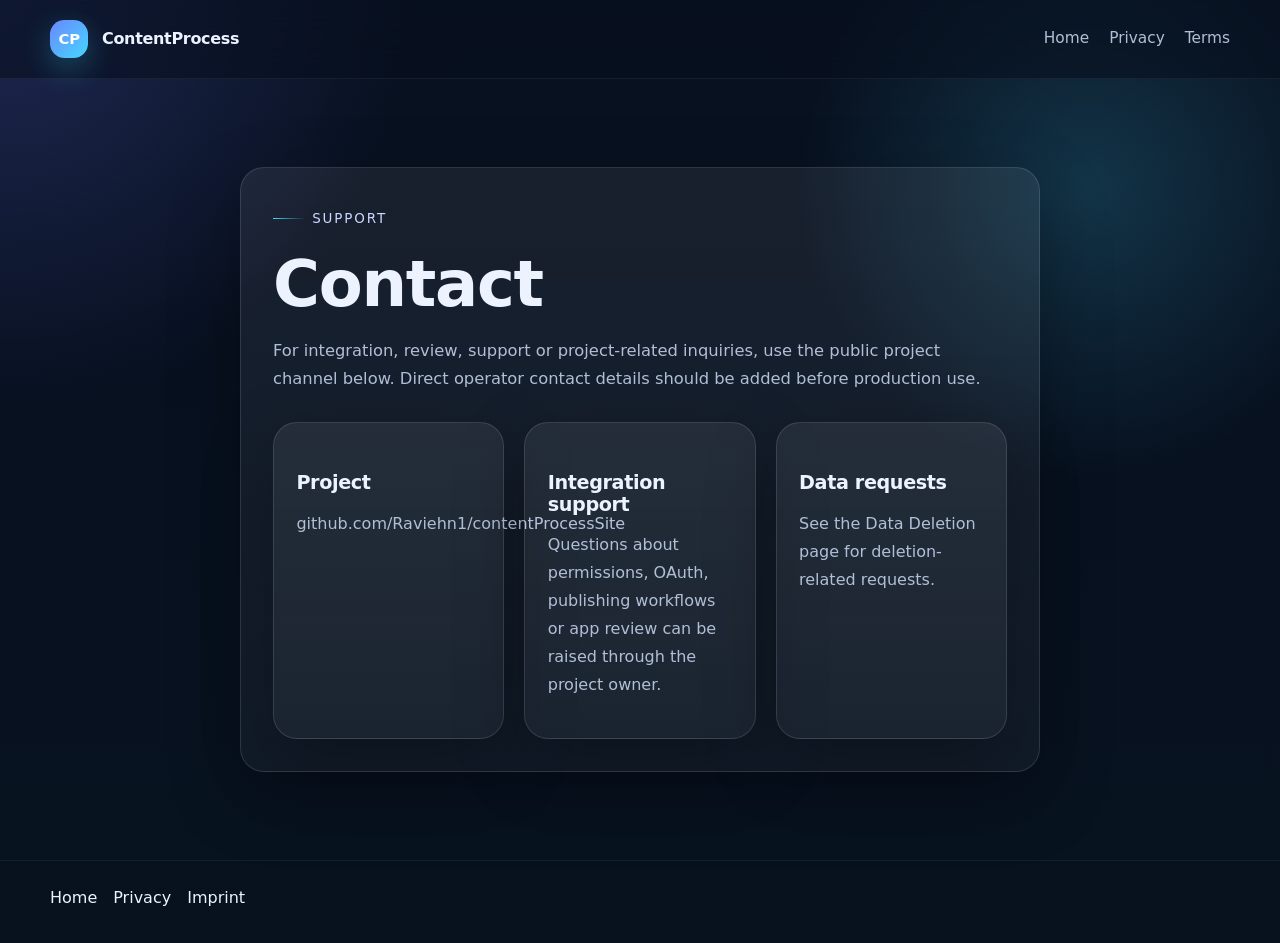
==== contact.html @ 0c973209 "Add legal, support and Pinterest integration pages" ====
<!DOCTYPE html><html lang="en"><head><meta charset="UTF-8"><meta name="viewport" content="width=device-width,initial-scale=1"><title>Contact — ContentProcess</title><link rel="icon" href="assets/img/favicon.svg" type="image/svg+xml"><link rel="stylesheet" href="assets/css/styles.css"></head><body><header class="topbar compact"><div class="container nav-wrap"><a href="index.html" class="brand"><span class="brand-mark">CP</span><span class="brand-text">ContentProcess</span></a><nav class="nav"><a href="index.html">Home</a><a href="privacy.html">Privacy</a><a href="terms.html">Terms</a></nav></div></header><main><section class="section"><div class="container narrow legal"><span class="eyebrow">Support</span><h1>Contact</h1><p class="legal-intro">For integration, review, support or project-related inquiries, use the public project channel below. Direct operator contact details should be added before production use.</p><div class="contact-grid"><article class="card"><h2>Project</h2><p><a href="https://github.com/Raviehn1/contentProcessSite">github.com/Raviehn1/contentProcessSite</a></p></article><article class="card"><h2>Integration support</h2><p>Questions about permissions, OAuth, publishing workflows or app review can be raised through the project owner.</p></article><article class="card"><h2>Data requests</h2><p>See the <a href="data-deletion.html">Data Deletion</a> page for deletion-related requests.</p></article></div></div></section></main><footer class="footer compact-footer"><div class="container footer-inline"><a href="index.html">Home</a><a href="privacy.html">Privacy</a><a href="imprint.html">Imprint</a></div></footer></body></html>
---- assets/css/styles.css ----
:root {
  --bg:#07101f;--surface:rgba(17,31,56,.72);--border:rgba(255,255,255,.12);--text:#ecf3ff;--muted:#b1bfd6;
  --accent:#6a87ff;--accent-2:#45d7ff;--accent-3:#b687ff;--shadow:0 24px 70px rgba(0,0,0,.28);--radius:24px;--max-width:1180px;
}
*{box-sizing:border-box}html{scroll-behavior:smooth}body{margin:0;font-family:Inter,ui-sans-serif,system-ui,-apple-system,BlinkMacSystemFont,"Segoe UI",sans-serif;color:var(--text);background:radial-gradient(circle at top left,rgba(109,121,255,.22),transparent 26%),radial-gradient(circle at 85% 20%,rgba(69,215,255,.18),transparent 22%),linear-gradient(180deg,#081120 0%,#07101f 34%,#081320 100%);line-height:1.65}img{max-width:100%;display:block}a{color:inherit;text-decoration:none}p,li{color:var(--muted)}h1,h2,h3{margin:0 0 .7rem;line-height:1.12;letter-spacing:-.02em}h1{font-size:clamp(2.6rem,5vw,4.8rem)}h2{font-size:clamp(2rem,3vw,3rem)}h3{font-size:1.15rem}.site-shell{min-height:100vh;position:relative;overflow:clip}.site-shell:before,.site-shell:after{content:"";position:fixed;width:420px;height:420px;border-radius:50%;filter:blur(110px);opacity:.22;pointer-events:none;z-index:-1}.site-shell:before{top:-80px;left:-120px;background:var(--accent-3)}.site-shell:after{right:-90px;bottom:8%;background:var(--accent-2)}.container{width:min(calc(100% - 2rem),var(--max-width));margin:0 auto}.narrow{width:min(calc(100% - 2rem),800px)}.section{padding:5.5rem 0}.section-gap{gap:4rem}.muted{background:linear-gradient(180deg,rgba(255,255,255,.02),rgba(255,255,255,.015))}.topbar{position:sticky;top:0;z-index:20;backdrop-filter:blur(18px);background:rgba(7,16,31,.6);border-bottom:1px solid rgba(255,255,255,.06)}.topbar.compact{position:relative}.nav-wrap{display:flex;align-items:center;justify-content:space-between;gap:1rem;min-height:78px}.brand{display:inline-flex;align-items:center;gap:.85rem;font-weight:700}.brand-mark{width:2.4rem;height:2.4rem;border-radius:.9rem;display:inline-grid;place-items:center;font-size:.92rem;background:linear-gradient(135deg,var(--accent),var(--accent-2));color:#fff;box-shadow:0 10px 30px rgba(69,215,255,.28)}.brand-text{letter-spacing:-.02em}.nav{display:flex;align-items:center;gap:1.25rem;flex-wrap:wrap}.nav a{color:var(--muted);font-size:.96rem}.nav a:hover,.footer a:hover{color:var(--text)}.button{display:inline-flex;align-items:center;justify-content:center;gap:.5rem;padding:.9rem 1.25rem;border-radius:999px;font-weight:600;border:1px solid transparent;transition:transform .2s ease,box-shadow .2s ease,border-color .2s ease,background .2s ease}.button:hover{transform:translateY(-1px)}.button.small{padding:.72rem 1.05rem}.button.primary{background:linear-gradient(135deg,var(--accent),var(--accent-2));color:#fff;box-shadow:0 18px 35px rgba(69,215,255,.2)}.button.secondary,.button.ghost{border-color:var(--border);background:rgba(255,255,255,.04)}.hero{padding-top:4.25rem}.hero-grid,.split{display:grid;grid-template-columns:1.05fr .95fr;align-items:center;gap:2.8rem}.split.reverse{grid-template-columns:.95fr 1.05fr}.hero-copy h1{max-width:13ch}.lead{font-size:1.08rem;max-width:62ch}.eyebrow{display:inline-flex;align-items:center;gap:.45rem;margin-bottom:1.15rem;color:#cbd8ff;font-size:.84rem;text-transform:uppercase;letter-spacing:.14em}.eyebrow:before{content:"";width:2rem;height:1px;background:linear-gradient(90deg,var(--accent-2),transparent)}.cta-row{display:flex;gap:1rem;flex-wrap:wrap;margin:1.7rem 0 1.5rem}.hero-points,.check-list{margin:0;padding:0;list-style:none;display:grid;gap:.8rem}.hero-points li,.check-list li{display:flex;gap:.75rem;align-items:flex-start}.hero-points li:before,.check-list li:before{content:"";width:.72rem;height:.72rem;margin-top:.4rem;border-radius:50%;background:linear-gradient(135deg,var(--accent-2),var(--accent));box-shadow:0 0 0 4px rgba(106,135,255,.12);flex:0 0 auto}.hero-art img,.media img{width:100%;border-radius:30px;border:1px solid rgba(255,255,255,.12);box-shadow:var(--shadow)}.cards{display:grid;gap:1.25rem;margin-top:2rem}.three-col{grid-template-columns:repeat(3,minmax(0,1fr))}.four-col{grid-template-columns:repeat(4,minmax(0,1fr))}.card,.metric,.legal,.link-card,.contact-grid .card{background:linear-gradient(180deg,rgba(255,255,255,.07),rgba(255,255,255,.04));border:1px solid var(--border);border-radius:var(--radius);box-shadow:var(--shadow)}.card,.link-card,.contact-grid .card{padding:1.4rem}.link-card{transition:transform .2s ease,border-color .2s ease}.link-card:hover{transform:translateY(-4px);border-color:rgba(69,215,255,.45)}.feature-list{display:grid;gap:1.2rem;margin-top:1.7rem}.feature-list>div{padding:1.1rem 1.15rem;background:rgba(255,255,255,.035);border:1px solid var(--border);border-radius:16px}.accent-band{background:linear-gradient(135deg,rgba(106,135,255,.08),rgba(69,215,255,.08));border-top:1px solid rgba(255,255,255,.06);border-bottom:1px solid rgba(255,255,255,.06)}.metric-grid{display:grid;gap:1.25rem;grid-template-columns:repeat(3,minmax(0,1fr))}.metric{padding:1.45rem}.metric strong{display:block;margin-bottom:.4rem;font-size:1.4rem;color:#fff}.legal-page .section{padding-top:4rem}.legal{padding:2rem;line-height:1.75}.legal h2{font-size:1.2rem;margin-top:1.7rem;margin-bottom:.55rem}.legal ul{padding-left:1.25rem}.legal-intro{font-size:1.02rem}.updated{margin-top:2rem;font-size:.95rem;color:#d2defa}.contact-grid{display:grid;gap:1.25rem;grid-template-columns:repeat(3,minmax(0,1fr));margin-top:1.75rem}.footer{padding:2rem 0 2.8rem;border-top:1px solid rgba(255,255,255,.06);background:rgba(0,0,0,.08)}.footer-grid{display:grid;gap:2rem;grid-template-columns:1.2fr .8fr 1fr}.footer-brand{margin-bottom:.9rem}.footer-copy,.footer-note{max-width:40ch}.footer h3{margin-bottom:.75rem;font-size:1rem}.footer ul{list-style:none;margin:0;padding:0;display:grid;gap:.5rem}.footer-inline{display:flex;gap:1rem;flex-wrap:wrap}.compact-footer{padding:1.5rem 0 2rem}.reveal{opacity:0;transform:translateY(18px);transition:opacity .7s ease,transform .7s ease}.reveal.visible{opacity:1;transform:translateY(0)}.delay-1{transition-delay:.08s}.delay-2{transition-delay:.16s}.delay-3{transition-delay:.24s}@media(max-width:1024px){.hero-grid,.split,.split.reverse,.three-col,.four-col,.metric-grid,.contact-grid,.footer-grid{grid-template-columns:1fr}.nav{display:none}.hero-copy h1{max-width:none}}@media(max-width:640px){.section{padding:4rem 0}.nav-wrap{min-height:72px}.button{width:100%}.cta-row{flex-direction:column}.legal{padding:1.4rem}}
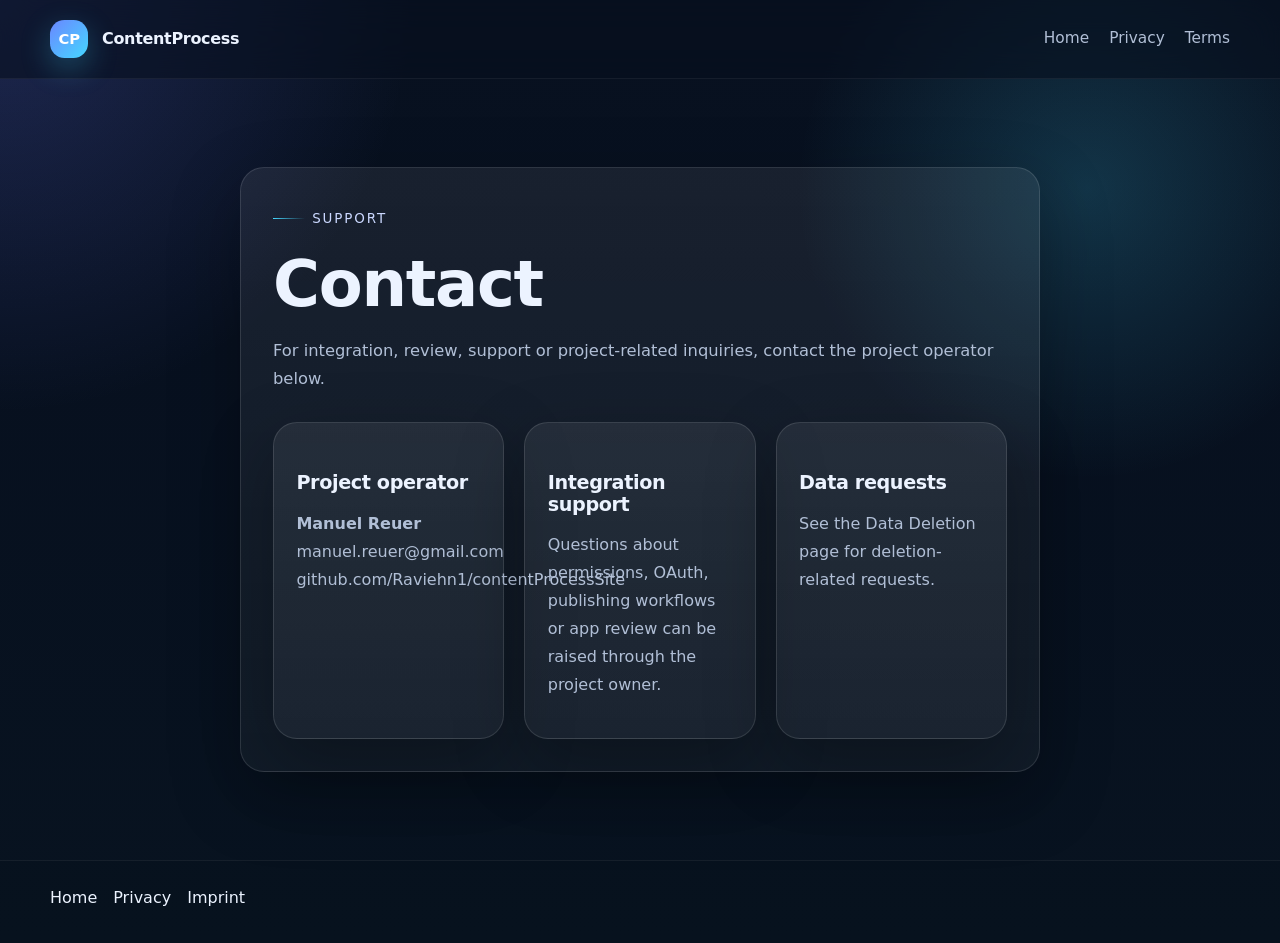
==== commit 3ecaccbd: "Add operator name and contact email" ====
--- a/contact.html
+++ b/contact.html
@@ -1 +1 @@
-<!DOCTYPE html><html lang="en"><head><meta charset="UTF-8"><meta name="viewport" content="width=device-width,initial-scale=1"><title>Contact — ContentProcess</title><link rel="icon" href="assets/img/favicon.svg" type="image/svg+xml"><link rel="stylesheet" href="assets/css/styles.css"></head><body><header class="topbar compact"><div class="container nav-wrap"><a href="index.html" class="brand"><span class="brand-mark">CP</span><span class="brand-text">ContentProcess</span></a><nav class="nav"><a href="index.html">Home</a><a href="privacy.html">Privacy</a><a href="terms.html">Terms</a></nav></div></header><main><section class="section"><div class="container narrow legal"><span class="eyebrow">Support</span><h1>Contact</h1><p class="legal-intro">For integration, review, support or project-related inquiries, use the public project channel below. Direct operator contact details should be added before production use.</p><div class="contact-grid"><article class="card"><h2>Project</h2><p><a href="https://github.com/Raviehn1/contentProcessSite">github.com/Raviehn1/contentProcessSite</a></p></article><article class="card"><h2>Integration support</h2><p>Questions about permissions, OAuth, publishing workflows or app review can be raised through the project owner.</p></article><article class="card"><h2>Data requests</h2><p>See the <a href="data-deletion.html">Data Deletion</a> page for deletion-related requests.</p></article></div></div></section></main><footer class="footer compact-footer"><div class="container footer-inline"><a href="index.html">Home</a><a href="privacy.html">Privacy</a><a href="imprint.html">Imprint</a></div></footer></body></html>+<!DOCTYPE html><html lang="en"><head><meta charset="UTF-8"><meta name="viewport" content="width=device-width,initial-scale=1"><title>Contact — ContentProcess</title><link rel="icon" href="assets/img/favicon.svg" type="image/svg+xml"><link rel="stylesheet" href="assets/css/styles.css"></head><body><header class="topbar compact"><div class="container nav-wrap"><a href="index.html" class="brand"><span class="brand-mark">CP</span><span class="brand-text">ContentProcess</span></a><nav class="nav"><a href="index.html">Home</a><a href="privacy.html">Privacy</a><a href="terms.html">Terms</a></nav></div></header><main><section class="section"><div class="container narrow legal"><span class="eyebrow">Support</span><h1>Contact</h1><p class="legal-intro">For integration, review, support or project-related inquiries, contact the project operator below.</p><div class="contact-grid"><article class="card"><h2>Project operator</h2><p><strong>Manuel Reuer</strong><br><a href="mailto:manuel.reuer@gmail.com">manuel.reuer@gmail.com</a><br><a href="https://github.com/Raviehn1/contentProcessSite">github.com/Raviehn1/contentProcessSite</a></p></article><article class="card"><h2>Integration support</h2><p>Questions about permissions, OAuth, publishing workflows or app review can be raised through the project owner.</p></article><article class="card"><h2>Data requests</h2><p>See the <a href="data-deletion.html">Data Deletion</a> page for deletion-related requests.</p></article></div></div></section></main><footer class="footer compact-footer"><div class="container footer-inline"><a href="index.html">Home</a><a href="privacy.html">Privacy</a><a href="imprint.html">Imprint</a></div></footer></body></html>
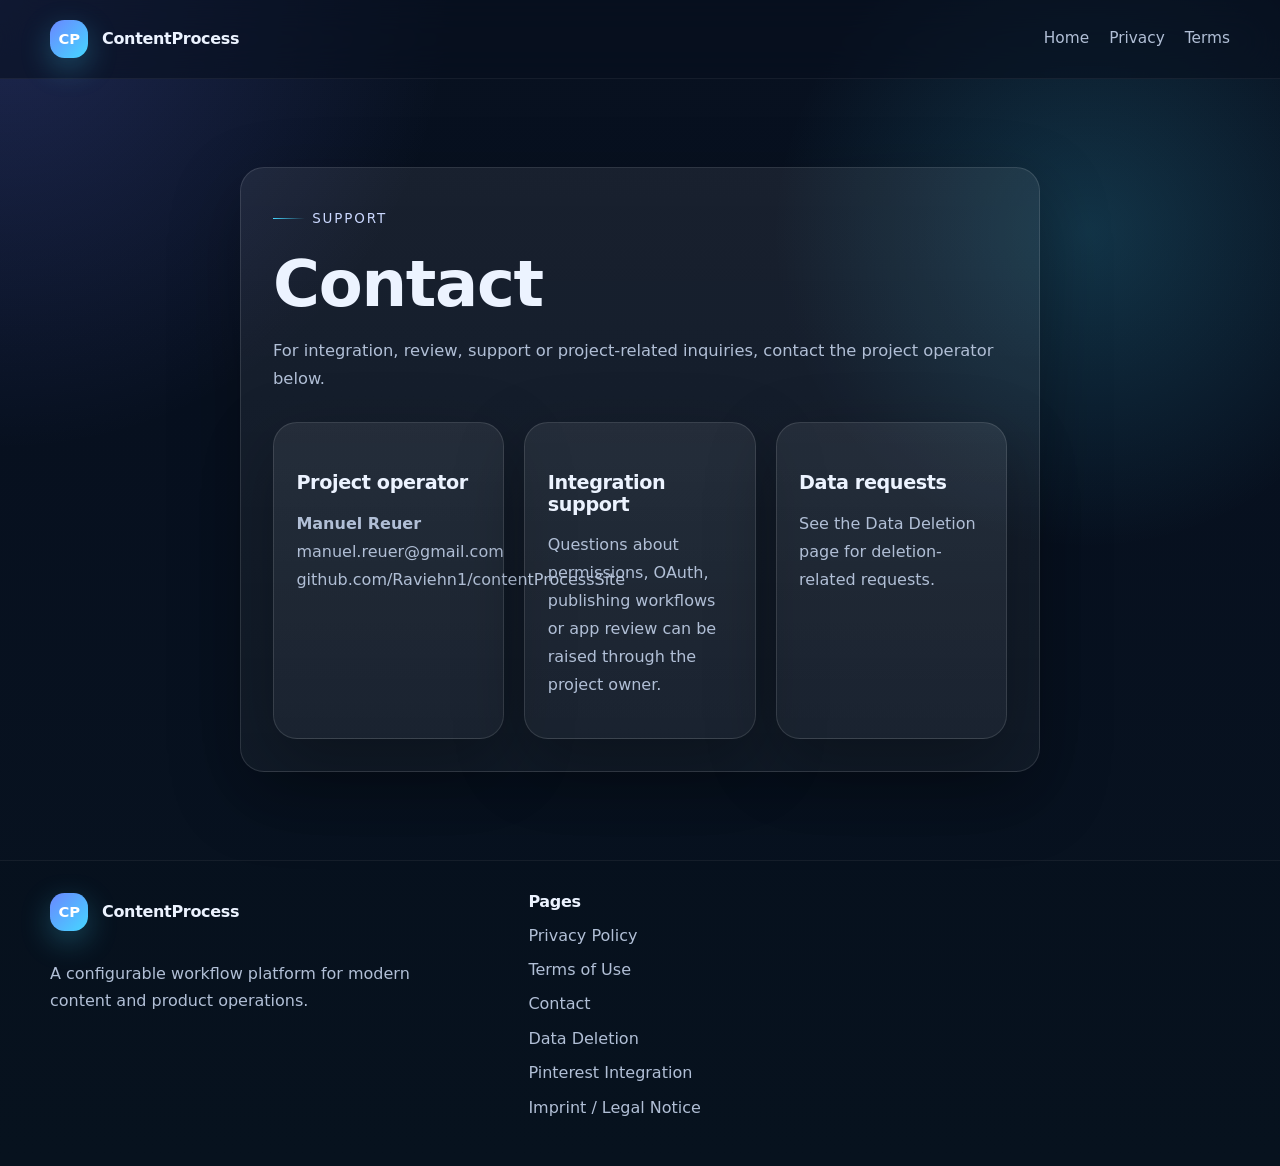
==== commit 09104d3d: "Use main footer on all subpages" ====
--- a/contact.html
+++ b/contact.html
@@ -1 +1 @@
-<!DOCTYPE html><html lang="en"><head><meta charset="UTF-8"><meta name="viewport" content="width=device-width,initial-scale=1"><title>Contact — ContentProcess</title><link rel="icon" href="assets/img/favicon.svg" type="image/svg+xml"><link rel="stylesheet" href="assets/css/styles.css"></head><body><header class="topbar compact"><div class="container nav-wrap"><a href="index.html" class="brand"><span class="brand-mark">CP</span><span class="brand-text">ContentProcess</span></a><nav class="nav"><a href="index.html">Home</a><a href="privacy.html">Privacy</a><a href="terms.html">Terms</a></nav></div></header><main><section class="section"><div class="container narrow legal"><span class="eyebrow">Support</span><h1>Contact</h1><p class="legal-intro">For integration, review, support or project-related inquiries, contact the project operator below.</p><div class="contact-grid"><article class="card"><h2>Project operator</h2><p><strong>Manuel Reuer</strong><br><a href="mailto:manuel.reuer@gmail.com">manuel.reuer@gmail.com</a><br><a href="https://github.com/Raviehn1/contentProcessSite">github.com/Raviehn1/contentProcessSite</a></p></article><article class="card"><h2>Integration support</h2><p>Questions about permissions, OAuth, publishing workflows or app review can be raised through the project owner.</p></article><article class="card"><h2>Data requests</h2><p>See the <a href="data-deletion.html">Data Deletion</a> page for deletion-related requests.</p></article></div></div></section></main><footer class="footer compact-footer"><div class="container footer-inline"><a href="index.html">Home</a><a href="privacy.html">Privacy</a><a href="imprint.html">Imprint</a></div></footer></body></html>+<!DOCTYPE html><html lang="en"><head><meta charset="UTF-8"><meta name="viewport" content="width=device-width,initial-scale=1"><title>Contact — ContentProcess</title><link rel="icon" href="assets/img/favicon.svg" type="image/svg+xml"><link rel="stylesheet" href="assets/css/styles.css"></head><body><header class="topbar compact"><div class="container nav-wrap"><a href="index.html" class="brand"><span class="brand-mark">CP</span><span class="brand-text">ContentProcess</span></a><nav class="nav"><a href="index.html">Home</a><a href="privacy.html">Privacy</a><a href="terms.html">Terms</a></nav></div></header><main><section class="section"><div class="container narrow legal"><span class="eyebrow">Support</span><h1>Contact</h1><p class="legal-intro">For integration, review, support or project-related inquiries, contact the project operator below.</p><div class="contact-grid"><article class="card"><h2>Project operator</h2><p><strong>Manuel Reuer</strong><br><a href="mailto:manuel.reuer@gmail.com">manuel.reuer@gmail.com</a><br><a href="https://github.com/Raviehn1/contentProcessSite">github.com/Raviehn1/contentProcessSite</a></p></article><article class="card"><h2>Integration support</h2><p>Questions about permissions, OAuth, publishing workflows or app review can be raised through the project owner.</p></article><article class="card"><h2>Data requests</h2><p>See the <a href="data-deletion.html">Data Deletion</a> page for deletion-related requests.</p></article></div></div></section></main><footer class="footer"><div class="container footer-grid"><div><a href="index.html" class="brand footer-brand"><span class="brand-mark">CP</span><span class="brand-text">ContentProcess</span></a><p class="footer-copy">A configurable workflow platform for modern content and product operations.</p></div><div><h3>Pages</h3><ul><li><a href="privacy.html">Privacy Policy</a></li><li><a href="terms.html">Terms of Use</a></li><li><a href="contact.html">Contact</a></li><li><a href="data-deletion.html">Data Deletion</a></li><li><a href="pinterest.html">Pinterest Integration</a></li><li><a href="imprint.html">Imprint / Legal Notice</a></li></ul></div></div></footer></body></html>
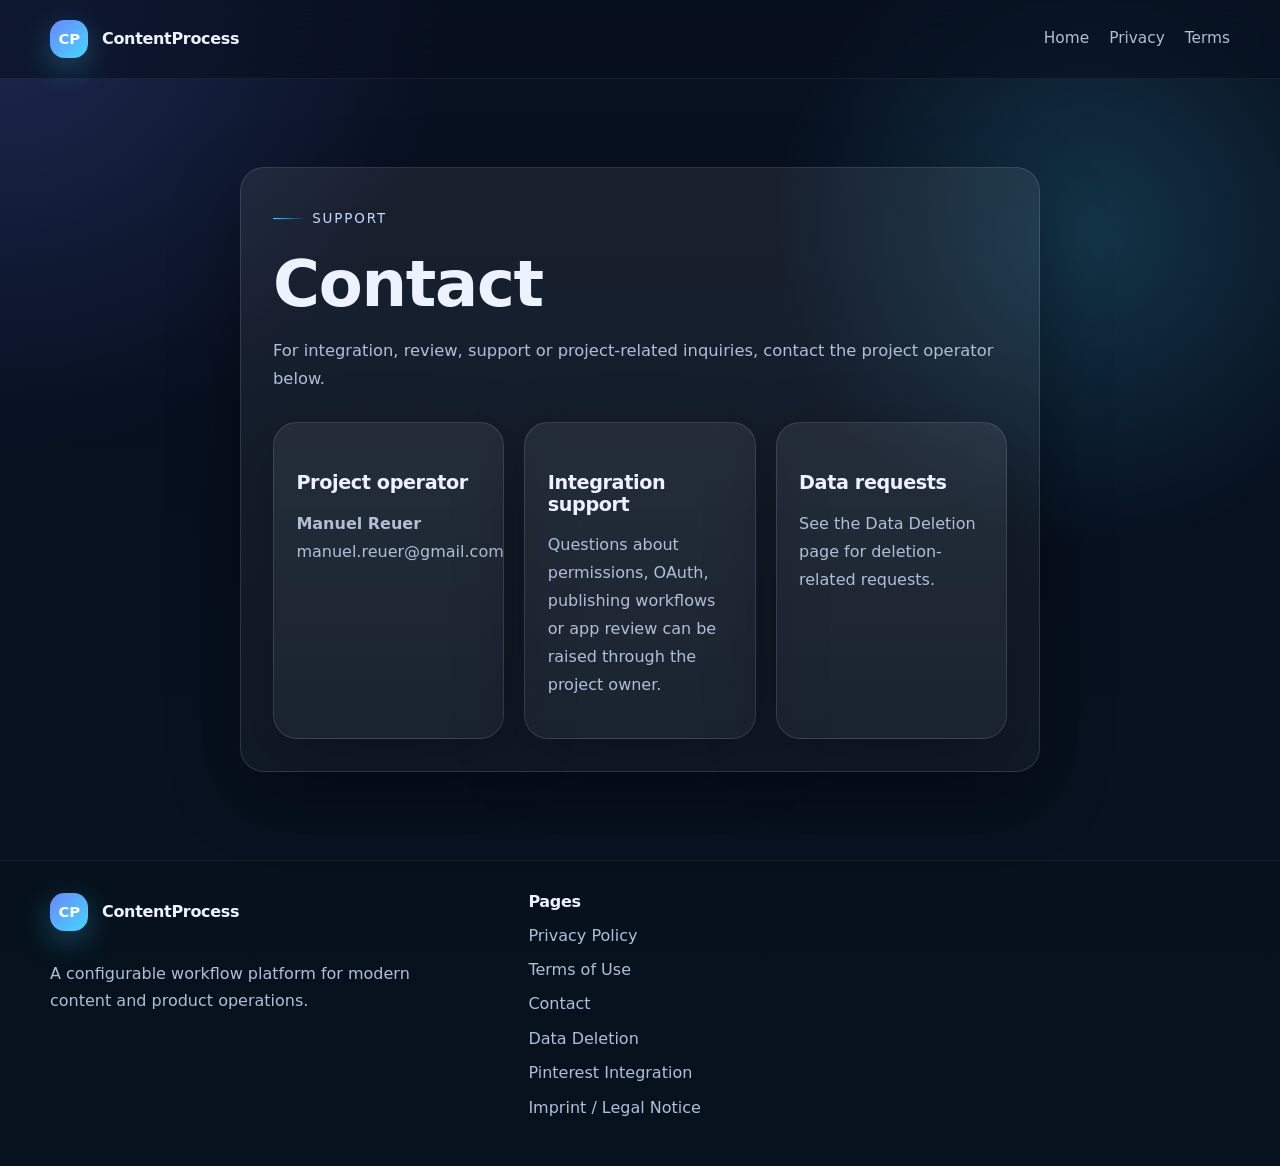
==== commit 55eacb81: "Remove GitHub link from contact page" ====
--- a/contact.html
+++ b/contact.html
@@ -1 +1 @@
-<!DOCTYPE html><html lang="en"><head><meta charset="UTF-8"><meta name="viewport" content="width=device-width,initial-scale=1"><title>Contact — ContentProcess</title><link rel="icon" href="assets/img/favicon.svg" type="image/svg+xml"><link rel="stylesheet" href="assets/css/styles.css"></head><body><header class="topbar compact"><div class="container nav-wrap"><a href="index.html" class="brand"><span class="brand-mark">CP</span><span class="brand-text">ContentProcess</span></a><nav class="nav"><a href="index.html">Home</a><a href="privacy.html">Privacy</a><a href="terms.html">Terms</a></nav></div></header><main><section class="section"><div class="container narrow legal"><span class="eyebrow">Support</span><h1>Contact</h1><p class="legal-intro">For integration, review, support or project-related inquiries, contact the project operator below.</p><div class="contact-grid"><article class="card"><h2>Project operator</h2><p><strong>Manuel Reuer</strong><br><a href="mailto:manuel.reuer@gmail.com">manuel.reuer@gmail.com</a><br><a href="https://github.com/Raviehn1/contentProcessSite">github.com/Raviehn1/contentProcessSite</a></p></article><article class="card"><h2>Integration support</h2><p>Questions about permissions, OAuth, publishing workflows or app review can be raised through the project owner.</p></article><article class="card"><h2>Data requests</h2><p>See the <a href="data-deletion.html">Data Deletion</a> page for deletion-related requests.</p></article></div></div></section></main><footer class="footer"><div class="container footer-grid"><div><a href="index.html" class="brand footer-brand"><span class="brand-mark">CP</span><span class="brand-text">ContentProcess</span></a><p class="footer-copy">A configurable workflow platform for modern content and product operations.</p></div><div><h3>Pages</h3><ul><li><a href="privacy.html">Privacy Policy</a></li><li><a href="terms.html">Terms of Use</a></li><li><a href="contact.html">Contact</a></li><li><a href="data-deletion.html">Data Deletion</a></li><li><a href="pinterest.html">Pinterest Integration</a></li><li><a href="imprint.html">Imprint / Legal Notice</a></li></ul></div></div></footer></body></html>+<!DOCTYPE html><html lang="en"><head><meta charset="UTF-8"><meta name="viewport" content="width=device-width,initial-scale=1"><title>Contact — ContentProcess</title><link rel="icon" href="assets/img/favicon.svg" type="image/svg+xml"><link rel="stylesheet" href="assets/css/styles.css"></head><body><header class="topbar compact"><div class="container nav-wrap"><a href="index.html" class="brand"><span class="brand-mark">CP</span><span class="brand-text">ContentProcess</span></a><nav class="nav"><a href="index.html">Home</a><a href="privacy.html">Privacy</a><a href="terms.html">Terms</a></nav></div></header><main><section class="section"><div class="container narrow legal"><span class="eyebrow">Support</span><h1>Contact</h1><p class="legal-intro">For integration, review, support or project-related inquiries, contact the project operator below.</p><div class="contact-grid"><article class="card"><h2>Project operator</h2><p><strong>Manuel Reuer</strong><br><a href="mailto:manuel.reuer@gmail.com">manuel.reuer@gmail.com</a></p></article><article class="card"><h2>Integration support</h2><p>Questions about permissions, OAuth, publishing workflows or app review can be raised through the project owner.</p></article><article class="card"><h2>Data requests</h2><p>See the <a href="data-deletion.html">Data Deletion</a> page for deletion-related requests.</p></article></div></div></section></main><footer class="footer"><div class="container footer-grid"><div><a href="index.html" class="brand footer-brand"><span class="brand-mark">CP</span><span class="brand-text">ContentProcess</span></a><p class="footer-copy">A configurable workflow platform for modern content and product operations.</p></div><div><h3>Pages</h3><ul><li><a href="privacy.html">Privacy Policy</a></li><li><a href="terms.html">Terms of Use</a></li><li><a href="contact.html">Contact</a></li><li><a href="data-deletion.html">Data Deletion</a></li><li><a href="pinterest.html">Pinterest Integration</a></li><li><a href="imprint.html">Imprint / Legal Notice</a></li></ul></div></div></footer></body></html>
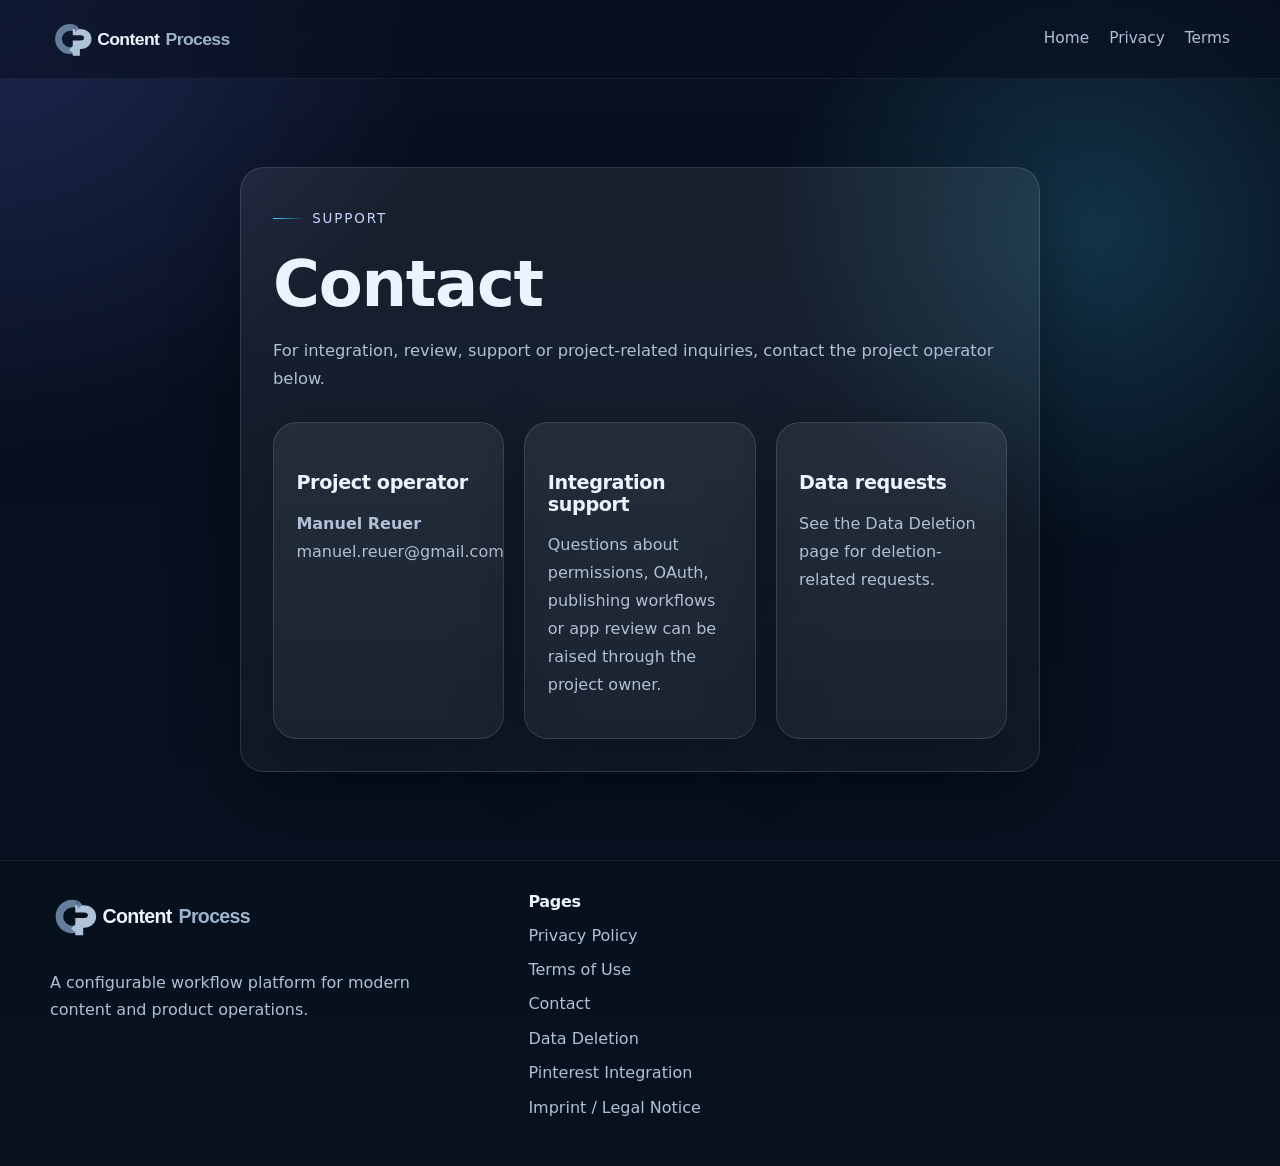
==== commit a2b3d323: "Use Content Process logo v3 across site" ====
--- a/contact.html
+++ b/contact.html
@@ -1 +1 @@
-<!DOCTYPE html><html lang="en"><head><meta charset="UTF-8"><meta name="viewport" content="width=device-width,initial-scale=1"><title>Contact — ContentProcess</title><link rel="icon" href="assets/img/favicon.svg" type="image/svg+xml"><link rel="stylesheet" href="assets/css/styles.css"></head><body><header class="topbar compact"><div class="container nav-wrap"><a href="index.html" class="brand"><span class="brand-mark">CP</span><span class="brand-text">ContentProcess</span></a><nav class="nav"><a href="index.html">Home</a><a href="privacy.html">Privacy</a><a href="terms.html">Terms</a></nav></div></header><main><section class="section"><div class="container narrow legal"><span class="eyebrow">Support</span><h1>Contact</h1><p class="legal-intro">For integration, review, support or project-related inquiries, contact the project operator below.</p><div class="contact-grid"><article class="card"><h2>Project operator</h2><p><strong>Manuel Reuer</strong><br><a href="mailto:manuel.reuer@gmail.com">manuel.reuer@gmail.com</a></p></article><article class="card"><h2>Integration support</h2><p>Questions about permissions, OAuth, publishing workflows or app review can be raised through the project owner.</p></article><article class="card"><h2>Data requests</h2><p>See the <a href="data-deletion.html">Data Deletion</a> page for deletion-related requests.</p></article></div></div></section></main><footer class="footer"><div class="container footer-grid"><div><a href="index.html" class="brand footer-brand"><span class="brand-mark">CP</span><span class="brand-text">ContentProcess</span></a><p class="footer-copy">A configurable workflow platform for modern content and product operations.</p></div><div><h3>Pages</h3><ul><li><a href="privacy.html">Privacy Policy</a></li><li><a href="terms.html">Terms of Use</a></li><li><a href="contact.html">Contact</a></li><li><a href="data-deletion.html">Data Deletion</a></li><li><a href="pinterest.html">Pinterest Integration</a></li><li><a href="imprint.html">Imprint / Legal Notice</a></li></ul></div></div></footer></body></html>+<!DOCTYPE html><html lang="en"><head><meta charset="UTF-8"><meta name="viewport" content="width=device-width,initial-scale=1"><title>Contact — Content Process</title><link rel="icon" href="assets/img/favicon.svg" type="image/svg+xml"><link rel="stylesheet" href="assets/css/styles.css"></head><body><header class="topbar compact"><div class="container nav-wrap"><a href="index.html" class="brand" aria-label="Content Process home"><img class="brand-logo" src="assets/img/content-process-logo-v3.svg" alt="Content Process"></a><nav class="nav"><a href="index.html">Home</a><a href="privacy.html">Privacy</a><a href="terms.html">Terms</a></nav></div></header><main><section class="section"><div class="container narrow legal"><span class="eyebrow">Support</span><h1>Contact</h1><p class="legal-intro">For integration, review, support or project-related inquiries, contact the project operator below.</p><div class="contact-grid"><article class="card"><h2>Project operator</h2><p><strong>Manuel Reuer</strong><br><a href="mailto:manuel.reuer@gmail.com">manuel.reuer@gmail.com</a></p></article><article class="card"><h2>Integration support</h2><p>Questions about permissions, OAuth, publishing workflows or app review can be raised through the project owner.</p></article><article class="card"><h2>Data requests</h2><p>See the <a href="data-deletion.html">Data Deletion</a> page for deletion-related requests.</p></article></div></div></section></main><footer class="footer"><div class="container footer-grid"><div><a href="index.html" class="brand footer-brand" aria-label="Content Process home"><img class="brand-logo" src="assets/img/content-process-logo-v3.svg" alt="Content Process"></a><p class="footer-copy">A configurable workflow platform for modern content and product operations.</p></div><div><h3>Pages</h3><ul><li><a href="privacy.html">Privacy Policy</a></li><li><a href="terms.html">Terms of Use</a></li><li><a href="contact.html">Contact</a></li><li><a href="data-deletion.html">Data Deletion</a></li><li><a href="pinterest.html">Pinterest Integration</a></li><li><a href="imprint.html">Imprint / Legal Notice</a></li></ul></div></div></footer></body></html>
--- a/assets/css/styles.css
+++ b/assets/css/styles.css
@@ -2,4 +2,4 @@
   --bg:#07101f;--surface:rgba(17,31,56,.72);--border:rgba(255,255,255,.12);--text:#ecf3ff;--muted:#b1bfd6;
   --accent:#6a87ff;--accent-2:#45d7ff;--accent-3:#b687ff;--shadow:0 24px 70px rgba(0,0,0,.28);--radius:24px;--max-width:1180px;
 }
-*{box-sizing:border-box}html{scroll-behavior:smooth}body{margin:0;font-family:Inter,ui-sans-serif,system-ui,-apple-system,BlinkMacSystemFont,"Segoe UI",sans-serif;color:var(--text);background:radial-gradient(circle at top left,rgba(109,121,255,.22),transparent 26%),radial-gradient(circle at 85% 20%,rgba(69,215,255,.18),transparent 22%),linear-gradient(180deg,#081120 0%,#07101f 34%,#081320 100%);line-height:1.65}img{max-width:100%;display:block}a{color:inherit;text-decoration:none}p,li{color:var(--muted)}h1,h2,h3{margin:0 0 .7rem;line-height:1.12;letter-spacing:-.02em}h1{font-size:clamp(2.6rem,5vw,4.8rem)}h2{font-size:clamp(2rem,3vw,3rem)}h3{font-size:1.15rem}.site-shell{min-height:100vh;position:relative;overflow:clip}.site-shell:before,.site-shell:after{content:"";position:fixed;width:420px;height:420px;border-radius:50%;filter:blur(110px);opacity:.22;pointer-events:none;z-index:-1}.site-shell:before{top:-80px;left:-120px;background:var(--accent-3)}.site-shell:after{right:-90px;bottom:8%;background:var(--accent-2)}.container{width:min(calc(100% - 2rem),var(--max-width));margin:0 auto}.narrow{width:min(calc(100% - 2rem),800px)}.section{padding:5.5rem 0}.section-gap{gap:4rem}.muted{background:linear-gradient(180deg,rgba(255,255,255,.02),rgba(255,255,255,.015))}.topbar{position:sticky;top:0;z-index:20;backdrop-filter:blur(18px);background:rgba(7,16,31,.6);border-bottom:1px solid rgba(255,255,255,.06)}.topbar.compact{position:relative}.nav-wrap{display:flex;align-items:center;justify-content:space-between;gap:1rem;min-height:78px}.brand{display:inline-flex;align-items:center;gap:.85rem;font-weight:700}.brand-mark{width:2.4rem;height:2.4rem;border-radius:.9rem;display:inline-grid;place-items:center;font-size:.92rem;background:linear-gradient(135deg,var(--accent),var(--accent-2));color:#fff;box-shadow:0 10px 30px rgba(69,215,255,.28)}.brand-text{letter-spacing:-.02em}.nav{display:flex;align-items:center;gap:1.25rem;flex-wrap:wrap}.nav a{color:var(--muted);font-size:.96rem}.nav a:hover,.footer a:hover{color:var(--text)}.button{display:inline-flex;align-items:center;justify-content:center;gap:.5rem;padding:.9rem 1.25rem;border-radius:999px;font-weight:600;border:1px solid transparent;transition:transform .2s ease,box-shadow .2s ease,border-color .2s ease,background .2s ease}.button:hover{transform:translateY(-1px)}.button.small{padding:.72rem 1.05rem}.button.primary{background:linear-gradient(135deg,var(--accent),var(--accent-2));color:#fff;box-shadow:0 18px 35px rgba(69,215,255,.2)}.button.secondary,.button.ghost{border-color:var(--border);background:rgba(255,255,255,.04)}.hero{padding-top:4.25rem}.hero-grid,.split{display:grid;grid-template-columns:1.05fr .95fr;align-items:center;gap:2.8rem}.split.reverse{grid-template-columns:.95fr 1.05fr}.hero-copy h1{max-width:13ch}.lead{font-size:1.08rem;max-width:62ch}.eyebrow{display:inline-flex;align-items:center;gap:.45rem;margin-bottom:1.15rem;color:#cbd8ff;font-size:.84rem;text-transform:uppercase;letter-spacing:.14em}.eyebrow:before{content:"";width:2rem;height:1px;background:linear-gradient(90deg,var(--accent-2),transparent)}.cta-row{display:flex;gap:1rem;flex-wrap:wrap;margin:1.7rem 0 1.5rem}.hero-points,.check-list{margin:0;padding:0;list-style:none;display:grid;gap:.8rem}.hero-points li,.check-list li{display:flex;gap:.75rem;align-items:flex-start}.hero-points li:before,.check-list li:before{content:"";width:.72rem;height:.72rem;margin-top:.4rem;border-radius:50%;background:linear-gradient(135deg,var(--accent-2),var(--accent));box-shadow:0 0 0 4px rgba(106,135,255,.12);flex:0 0 auto}.hero-art img,.media img{width:100%;border-radius:30px;border:1px solid rgba(255,255,255,.12);box-shadow:var(--shadow)}.cards{display:grid;gap:1.25rem;margin-top:2rem}.three-col{grid-template-columns:repeat(3,minmax(0,1fr))}.four-col{grid-template-columns:repeat(4,minmax(0,1fr))}.card,.metric,.legal,.link-card,.contact-grid .card{background:linear-gradient(180deg,rgba(255,255,255,.07),rgba(255,255,255,.04));border:1px solid var(--border);border-radius:var(--radius);box-shadow:var(--shadow)}.card,.link-card,.contact-grid .card{padding:1.4rem}.link-card{transition:transform .2s ease,border-color .2s ease}.link-card:hover{transform:translateY(-4px);border-color:rgba(69,215,255,.45)}.feature-list{display:grid;gap:1.2rem;margin-top:1.7rem}.feature-list>div{padding:1.1rem 1.15rem;background:rgba(255,255,255,.035);border:1px solid var(--border);border-radius:16px}.accent-band{background:linear-gradient(135deg,rgba(106,135,255,.08),rgba(69,215,255,.08));border-top:1px solid rgba(255,255,255,.06);border-bottom:1px solid rgba(255,255,255,.06)}.metric-grid{display:grid;gap:1.25rem;grid-template-columns:repeat(3,minmax(0,1fr))}.metric{padding:1.45rem}.metric strong{display:block;margin-bottom:.4rem;font-size:1.4rem;color:#fff}.legal-page .section{padding-top:4rem}.legal{padding:2rem;line-height:1.75}.legal h2{font-size:1.2rem;margin-top:1.7rem;margin-bottom:.55rem}.legal ul{padding-left:1.25rem}.legal-intro{font-size:1.02rem}.updated{margin-top:2rem;font-size:.95rem;color:#d2defa}.contact-grid{display:grid;gap:1.25rem;grid-template-columns:repeat(3,minmax(0,1fr));margin-top:1.75rem}.footer{padding:2rem 0 2.8rem;border-top:1px solid rgba(255,255,255,.06);background:rgba(0,0,0,.08)}.footer-grid{display:grid;gap:2rem;grid-template-columns:1.2fr .8fr 1fr}.footer-brand{margin-bottom:.9rem}.footer-copy,.footer-note{max-width:40ch}.footer h3{margin-bottom:.75rem;font-size:1rem}.footer ul{list-style:none;margin:0;padding:0;display:grid;gap:.5rem}.footer-inline{display:flex;gap:1rem;flex-wrap:wrap}.compact-footer{padding:1.5rem 0 2rem}.reveal{opacity:0;transform:translateY(18px);transition:opacity .7s ease,transform .7s ease}.reveal.visible{opacity:1;transform:translateY(0)}.delay-1{transition-delay:.08s}.delay-2{transition-delay:.16s}.delay-3{transition-delay:.24s}@media(max-width:1024px){.hero-grid,.split,.split.reverse,.three-col,.four-col,.metric-grid,.contact-grid,.footer-grid{grid-template-columns:1fr}.nav{display:none}.hero-copy h1{max-width:none}}@media(max-width:640px){.section{padding:4rem 0}.nav-wrap{min-height:72px}.button{width:100%}.cta-row{flex-direction:column}.legal{padding:1.4rem}}+*{box-sizing:border-box}html{scroll-behavior:smooth}body{margin:0;font-family:Inter,ui-sans-serif,system-ui,-apple-system,BlinkMacSystemFont,"Segoe UI",sans-serif;color:var(--text);background:radial-gradient(circle at top left,rgba(109,121,255,.22),transparent 26%),radial-gradient(circle at 85% 20%,rgba(69,215,255,.18),transparent 22%),linear-gradient(180deg,#081120 0%,#07101f 34%,#081320 100%);line-height:1.65}img{max-width:100%;display:block}a{color:inherit;text-decoration:none}p,li{color:var(--muted)}h1,h2,h3{margin:0 0 .7rem;line-height:1.12;letter-spacing:-.02em}h1{font-size:clamp(2.6rem,5vw,4.8rem)}h2{font-size:clamp(2rem,3vw,3rem)}h3{font-size:1.15rem}.site-shell{min-height:100vh;position:relative;overflow:clip}.site-shell:before,.site-shell:after{content:"";position:fixed;width:420px;height:420px;border-radius:50%;filter:blur(110px);opacity:.22;pointer-events:none;z-index:-1}.site-shell:before{top:-80px;left:-120px;background:var(--accent-3)}.site-shell:after{right:-90px;bottom:8%;background:var(--accent-2)}.container{width:min(calc(100% - 2rem),var(--max-width));margin:0 auto}.narrow{width:min(calc(100% - 2rem),800px)}.section{padding:5.5rem 0}.section-gap{gap:4rem}.muted{background:linear-gradient(180deg,rgba(255,255,255,.02),rgba(255,255,255,.015))}.topbar{position:sticky;top:0;z-index:20;backdrop-filter:blur(18px);background:rgba(7,16,31,.6);border-bottom:1px solid rgba(255,255,255,.06)}.topbar.compact{position:relative}.nav-wrap{display:flex;align-items:center;justify-content:space-between;gap:1rem;min-height:78px}.brand{display:inline-flex;align-items:center;flex:0 0 auto}.brand-logo{display:block;width:196px;height:auto}.footer-brand{margin-bottom:.9rem}.footer-brand .brand-logo{width:218px}.nav{display:flex;align-items:center;gap:1.25rem;flex-wrap:wrap}.nav a{color:var(--muted);font-size:.96rem}.nav a:hover,.footer a:hover{color:var(--text)}.button{display:inline-flex;align-items:center;justify-content:center;gap:.5rem;padding:.9rem 1.25rem;border-radius:999px;font-weight:600;border:1px solid transparent;transition:transform .2s ease,box-shadow .2s ease,border-color .2s ease,background .2s ease}.button:hover{transform:translateY(-1px)}.button.small{padding:.72rem 1.05rem}.button.primary{background:linear-gradient(135deg,var(--accent),var(--accent-2));color:#fff;box-shadow:0 18px 35px rgba(69,215,255,.2)}.button.secondary,.button.ghost{border-color:var(--border);background:rgba(255,255,255,.04)}.hero{padding-top:4.25rem}.hero-grid,.split{display:grid;grid-template-columns:1.05fr .95fr;align-items:center;gap:2.8rem}.split.reverse{grid-template-columns:.95fr 1.05fr}.hero-copy h1{max-width:13ch}.lead{font-size:1.08rem;max-width:62ch}.eyebrow{display:inline-flex;align-items:center;gap:.45rem;margin-bottom:1.15rem;color:#cbd8ff;font-size:.84rem;text-transform:uppercase;letter-spacing:.14em}.eyebrow:before{content:"";width:2rem;height:1px;background:linear-gradient(90deg,var(--accent-2),transparent)}.cta-row{display:flex;gap:1rem;flex-wrap:wrap;margin:1.7rem 0 1.5rem}.hero-points,.check-list{margin:0;padding:0;list-style:none;display:grid;gap:.8rem}.hero-points li,.check-list li{display:flex;gap:.75rem;align-items:flex-start}.hero-points li:before,.check-list li:before{content:"";width:.72rem;height:.72rem;margin-top:.4rem;border-radius:50%;background:linear-gradient(135deg,var(--accent-2),var(--accent));box-shadow:0 0 0 4px rgba(106,135,255,.12);flex:0 0 auto}.hero-art img,.media img{width:100%;border-radius:30px;border:1px solid rgba(255,255,255,.12);box-shadow:var(--shadow)}.cards{display:grid;gap:1.25rem;margin-top:2rem}.three-col{grid-template-columns:repeat(3,minmax(0,1fr))}.four-col{grid-template-columns:repeat(4,minmax(0,1fr))}.card,.metric,.legal,.link-card,.contact-grid .card{background:linear-gradient(180deg,rgba(255,255,255,.07),rgba(255,255,255,.04));border:1px solid var(--border);border-radius:var(--radius);box-shadow:var(--shadow)}.card,.link-card,.contact-grid .card{padding:1.4rem}.link-card{transition:transform .2s ease,border-color .2s ease}.link-card:hover{transform:translateY(-4px);border-color:rgba(69,215,255,.45)}.feature-list{display:grid;gap:1.2rem;margin-top:1.7rem}.feature-list>div{padding:1.1rem 1.15rem;background:rgba(255,255,255,.035);border:1px solid var(--border);border-radius:16px}.accent-band{background:linear-gradient(135deg,rgba(106,135,255,.08),rgba(69,215,255,.08));border-top:1px solid rgba(255,255,255,.06);border-bottom:1px solid rgba(255,255,255,.06)}.metric-grid{display:grid;gap:1.25rem;grid-template-columns:repeat(3,minmax(0,1fr))}.metric{padding:1.45rem}.metric strong{display:block;margin-bottom:.4rem;font-size:1.4rem;color:#fff}.legal-page .section{padding-top:4rem}.legal{padding:2rem;line-height:1.75}.legal h2{font-size:1.2rem;margin-top:1.7rem;margin-bottom:.55rem}.legal ul{padding-left:1.25rem}.legal-intro{font-size:1.02rem}.updated{margin-top:2rem;font-size:.95rem;color:#d2defa}.contact-grid{display:grid;gap:1.25rem;grid-template-columns:repeat(3,minmax(0,1fr));margin-top:1.75rem}.footer{padding:2rem 0 2.8rem;border-top:1px solid rgba(255,255,255,.06);background:rgba(0,0,0,.08)}.footer-grid{display:grid;gap:2rem;grid-template-columns:1.2fr .8fr 1fr}.footer-copy,.footer-note{max-width:40ch}.footer h3{margin-bottom:.75rem;font-size:1rem}.footer ul{list-style:none;margin:0;padding:0;display:grid;gap:.5rem}.footer-inline{display:flex;gap:1rem;flex-wrap:wrap}.compact-footer{padding:1.5rem 0 2rem}.reveal{opacity:0;transform:translateY(18px);transition:opacity .7s ease,transform .7s ease}.reveal.visible{opacity:1;transform:translateY(0)}.delay-1{transition-delay:.08s}.delay-2{transition-delay:.16s}.delay-3{transition-delay:.24s}@media(max-width:1024px){.hero-grid,.split,.split.reverse,.three-col,.four-col,.metric-grid,.contact-grid,.footer-grid{grid-template-columns:1fr}.nav{display:none}.hero-copy h1{max-width:none}}@media(max-width:640px){.section{padding:4rem 0}.nav-wrap{min-height:72px}.brand-logo{width:172px}.footer-brand .brand-logo{width:196px}.button{width:100%}.cta-row{flex-direction:column}.legal{padding:1.4rem}}
